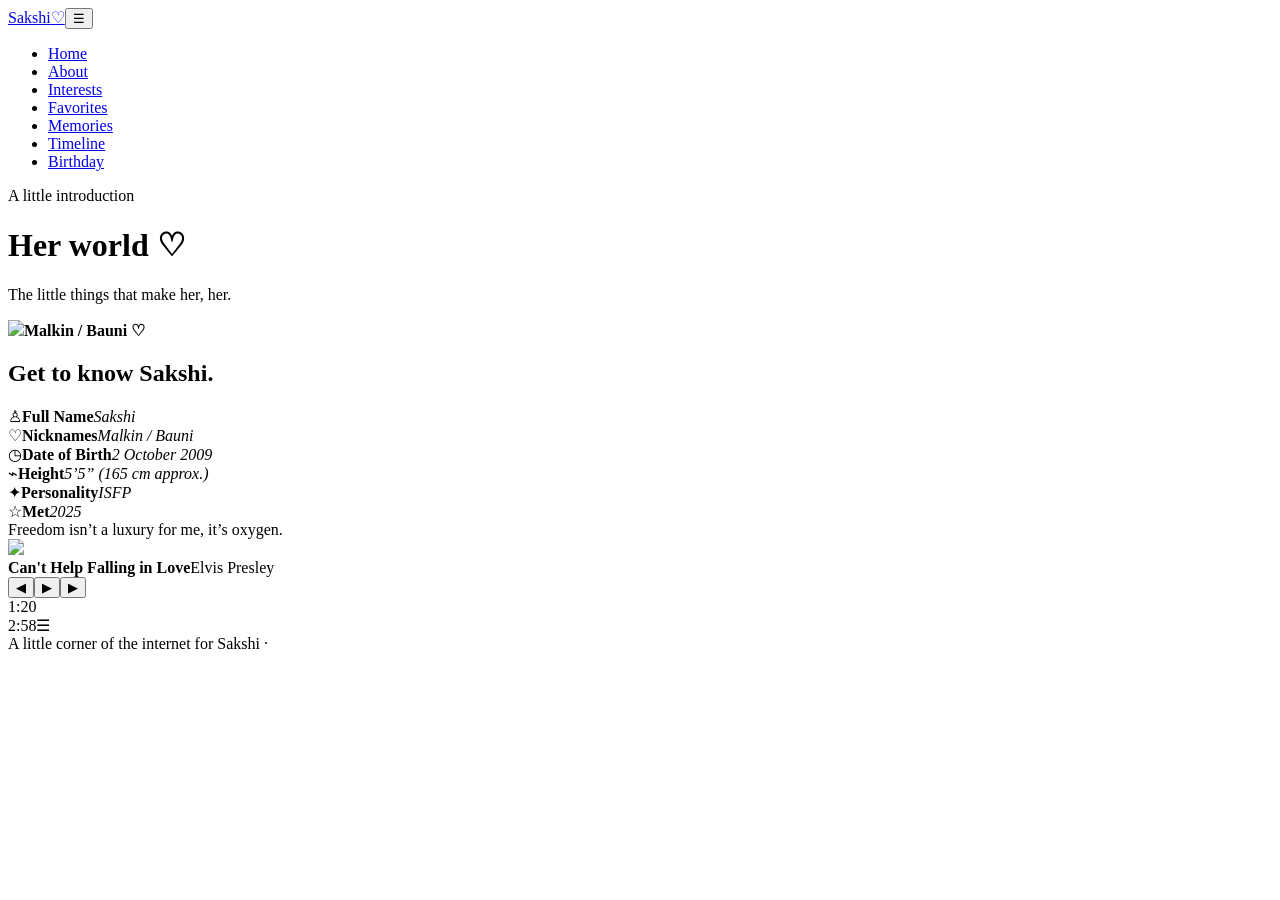
==== about.html @ 19c07a10 "Add files via upload" ====
<!doctype html><html lang="en"><head><meta charset="UTF-8"><meta name="viewport" content="width=device-width,initial-scale=1.0"><title>About · Sakshi</title><link rel="stylesheet" href="css/global.css"><link rel="stylesheet" href="css/about.css"></head><body><nav class="site-nav"><div class="container nav-inner"><a class="brand" href="index.html">Sakshi<span>♡</span></a><button class="nav-toggle" aria-label="Menu">☰</button><ul><li><a href="index.html">Home</a></li><li><a href="about.html">About</a></li><li><a href="interests.html">Interests</a></li><li><a href="favorites.html">Favorites</a></li><li><a href="memories.html">Memories</a></li><li><a href="timeline.html">Timeline</a></li><li><a href="birthday.html">Birthday</a></li></ul></div></nav><main class="container page"><div class="section-title"><div class="eyebrow">A little introduction</div><h1>Her world <span class="heart">♡</span></h1><p>The little things that make her, her.</p></div><section class="about-layout"><div class="polaroid"><span class="tape"></span><img src="assets/images/profile/sakshi.jpg"><b>Malkin / Bauni ♡</b></div><div class="card profile-card"><h2>Get to know Sakshi.</h2><div class="facts"><div><span>♙</span><b>Full Name</b><em>Sakshi</em></div><div><span>♡</span><b>Nicknames</b><em>Malkin / Bauni</em></div><div><span>◷</span><b>Date of Birth</b><em>2 October 2009</em></div><div><span>⌁</span><b>Height</b><em>5’5” (165 cm approx.)</em></div><div><span>✦</span><b>Personality</b><em>ISFP</em></div><div><span>☆</span><b>Met</b><em>2025</em></div></div><div class="quote-box">Freedom isn’t a luxury for me, it’s oxygen.</div></div></section></main><div class="music-player"><div class="player-inner"><img class="track-art" src="assets/images/gallery/spiderman-headphones.jpg"><div class="track-meta"><b>Can't Help Falling in Love</b><span>Elvis Presley</span></div><div class="player-controls"><button>◀</button><button class="play">▶</button><button>▶</button></div><span class="time">1:20</span><div class="progress"><i></i></div><span class="time">2:58</span><span class="time">☰</span></div></div><footer class="footer">A little corner of the internet for Sakshi · <span data-year></span></footer><script src="js/data.js"></script><script src="js/global.js"></script></body></html>
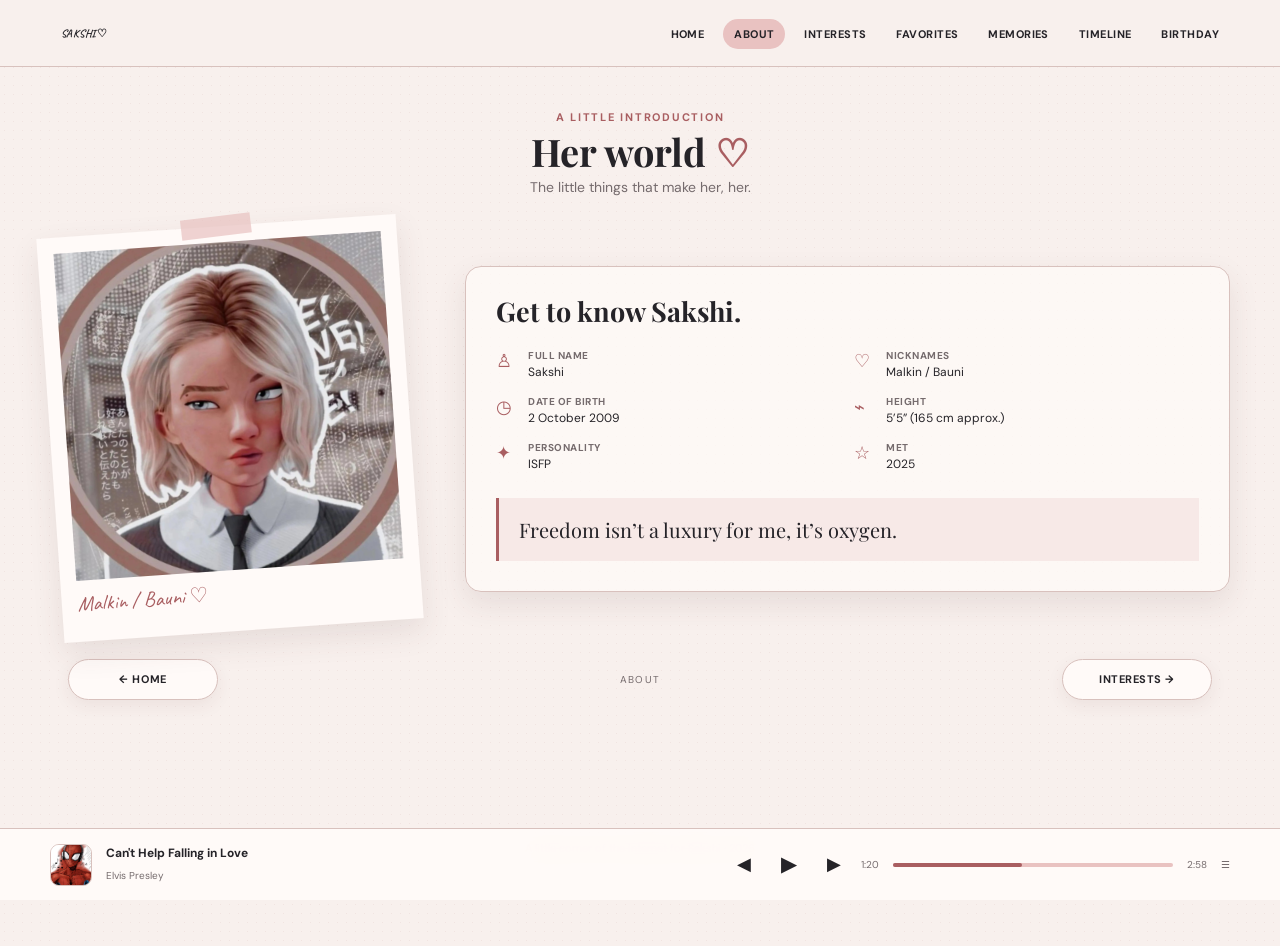
==== commit ad4ca11e: "Add files via upload" ====
--- a/about.html
+++ b/about.html
@@ -1 +1 @@
-<!doctype html><html lang="en"><head><meta charset="UTF-8"><meta name="viewport" content="width=device-width,initial-scale=1.0"><title>About · Sakshi</title><link rel="stylesheet" href="css/global.css"><link rel="stylesheet" href="css/about.css"></head><body><nav class="site-nav"><div class="container nav-inner"><a class="brand" href="index.html">Sakshi<span>♡</span></a><button class="nav-toggle" aria-label="Menu">☰</button><ul><li><a href="index.html">Home</a></li><li><a href="about.html">About</a></li><li><a href="interests.html">Interests</a></li><li><a href="favorites.html">Favorites</a></li><li><a href="memories.html">Memories</a></li><li><a href="timeline.html">Timeline</a></li><li><a href="birthday.html">Birthday</a></li></ul></div></nav><main class="container page"><div class="section-title"><div class="eyebrow">A little introduction</div><h1>Her world <span class="heart">♡</span></h1><p>The little things that make her, her.</p></div><section class="about-layout"><div class="polaroid"><span class="tape"></span><img src="assets/images/profile/sakshi.jpg"><b>Malkin / Bauni ♡</b></div><div class="card profile-card"><h2>Get to know Sakshi.</h2><div class="facts"><div><span>♙</span><b>Full Name</b><em>Sakshi</em></div><div><span>♡</span><b>Nicknames</b><em>Malkin / Bauni</em></div><div><span>◷</span><b>Date of Birth</b><em>2 October 2009</em></div><div><span>⌁</span><b>Height</b><em>5’5” (165 cm approx.)</em></div><div><span>✦</span><b>Personality</b><em>ISFP</em></div><div><span>☆</span><b>Met</b><em>2025</em></div></div><div class="quote-box">Freedom isn’t a luxury for me, it’s oxygen.</div></div></section></main><div class="music-player"><div class="player-inner"><img class="track-art" src="assets/images/gallery/spiderman-headphones.jpg"><div class="track-meta"><b>Can't Help Falling in Love</b><span>Elvis Presley</span></div><div class="player-controls"><button>◀</button><button class="play">▶</button><button>▶</button></div><span class="time">1:20</span><div class="progress"><i></i></div><span class="time">2:58</span><span class="time">☰</span></div></div><footer class="footer">A little corner of the internet for Sakshi · <span data-year></span></footer><script src="js/data.js"></script><script src="js/global.js"></script></body></html>
+<!doctype html><html lang="en"><head><meta charset="UTF-8"><meta name="viewport" content="width=device-width,initial-scale=1.0"><title>About · Sakshi</title><link rel="stylesheet" href="css/global.css"><link rel="stylesheet" href="css/about.css" id="page-style"></head><body><nav class="site-nav"><div class="container nav-inner"><a class="brand" href="index.html">Sakshi<span>♡</span></a><button class="nav-toggle" aria-label="Menu">☰</button><ul><li><a href="index.html">Home</a></li><li><a href="about.html">About</a></li><li><a href="interests.html">Interests</a></li><li><a href="favorites.html">Favorites</a></li><li><a href="memories.html">Memories</a></li><li><a href="timeline.html">Timeline</a></li><li><a href="birthday.html">Birthday</a></li></ul></div></nav><main id="app-main" class="container page"><div class="section-title"><div class="eyebrow">A little introduction</div><h1>Her world <span class="heart">♡</span></h1><p>The little things that make her, her.</p></div><section class="about-layout"><div class="polaroid"><span class="tape"></span><img src="assets/images/profile/sakshi.jpg"><b>Malkin / Bauni ♡</b></div><div class="card profile-card"><h2>Get to know Sakshi.</h2><div class="facts"><div><span>♙</span><b>Full Name</b><em>Sakshi</em></div><div><span>♡</span><b>Nicknames</b><em>Malkin / Bauni</em></div><div><span>◷</span><b>Date of Birth</b><em>2 October 2009</em></div><div><span>⌁</span><b>Height</b><em>5’5” (165 cm approx.)</em></div><div><span>✦</span><b>Personality</b><em>ISFP</em></div><div><span>☆</span><b>Met</b><em>2025</em></div></div><div class="quote-box">Freedom isn’t a luxury for me, it’s oxygen.</div></div></section></main><div class="music-player"><div class="player-inner"><img class="track-art" src="assets/images/gallery/spiderman-headphones.jpg"><div class="track-meta"><b>Can't Help Falling in Love</b><span>Elvis Presley</span></div><div class="player-controls"><button>◀</button><button class="play">▶</button><button>▶</button></div><span class="time">1:20</span><div class="progress"><i></i></div><span class="time">2:58</span><span class="time">☰</span></div></div><footer class="footer">A little corner of the internet for Sakshi · <span data-year></span></footer><script src="js/data.js"></script><script src="js/global.js"></script><script src="js/router.js"></script></body></html>
--- a/css/global.css
+++ b/css/global.css
@@ -0,0 +1,34 @@
+@import url('https://fonts.googleapis.com/css2?family=Caveat:wght@500;600;700&family=DM+Sans:wght@400;500;600;700&family=Playfair+Display:wght@600;700&display=swap');
+:root{--paper:#f8f0ed;--paper2:#fffaf8;--pink:#c77b7d;--pink2:#e9c2c1;--rose:#a95e61;--ink:#252328;--muted:#756b6d;--line:#d8c1bd;--shadow:0 12px 30px rgba(83,45,46,.10);--max:1180px}
+*{box-sizing:border-box}html{scroll-behavior:smooth}body{margin:0;background:var(--paper);color:var(--ink);font-family:'DM Sans',sans-serif;line-height:1.5;background-image:radial-gradient(rgba(160,100,100,.08) .7px,transparent .7px);background-size:9px 9px}img{max-width:100%;display:block}a{color:inherit;text-decoration:none}button{font:inherit}.container{width:min(var(--max),calc(100% - 36px));margin:auto}h1,h2,h3{margin:0;line-height:1.05;font-family:'Playfair Display',serif}p{margin:0}.script{font-family:'Caveat',cursive}.site-nav{position:sticky;top:0;z-index:50;background:rgba(248,240,237,.92);backdrop-filter:blur(12px);border-bottom:1px solid var(--line)}.nav-inner{height:66px;display:flex;align-items:center;gap:28px}.brand{font:700 30px 'Caveat',cursive;margin-right:auto}.brand small{font:14px 'DM Sans';color:var(--rose)}.site-nav ul{display:flex;gap:8px;list-style:none;margin:0;padding:0}.site-nav a{font-size:11px;font-weight:700;letter-spacing:.04em;text-transform:uppercase;padding:8px 11px;border-radius:99px}.site-nav a:hover,.site-nav a[aria-current=page]{background:var(--pink2)}.nav-toggle{display:none;border:0;background:none;font-size:24px}.page{padding:42px 0 110px}.eyebrow{font-size:11px;text-transform:uppercase;letter-spacing:.16em;color:var(--rose);font-weight:700}.section-title{text-align:center;margin-bottom:28px}.section-title h1{font-size:38px;margin:6px 0}.section-title p{color:var(--muted);font-size:14px}.card{background:rgba(255,250,248,.78);border:1px solid var(--line);border-radius:16px;box-shadow:var(--shadow)}.tape{position:absolute;width:70px;height:20px;background:rgba(232,194,193,.7);top:-10px;left:50%;transform:translateX(-50%) rotate(-3deg)}.heart{color:var(--rose)}.scribble{font-family:'Caveat';color:var(--rose)}.music-player{position:fixed;bottom:0;left:0;right:0;height:66px;background:rgba(255,250,248,.96);backdrop-filter:blur(14px);border-top:1px solid var(--line);z-index:60;display:flex;align-items:center}.player-inner{width:min(var(--max),calc(100% - 36px));margin:auto;display:flex;align-items:center;gap:14px}.track-art{width:42px;height:42px;object-fit:cover;border-radius:9px;border:1px solid var(--line)}.track-meta{min-width:170px}.track-meta b{display:block;font-size:12px}.track-meta span{font-size:10px;color:var(--muted)}.player-controls{display:flex;gap:18px;align-items:center;margin-left:auto}.player-controls button{border:0;background:none;cursor:pointer;font-size:18px}.player-controls .play{font-size:21px}.progress{height:3px;background:var(--pink2);flex:1;max-width:260px;border-radius:9px}.progress i{display:block;width:46%;height:100%;background:var(--rose);border-radius:9px}.time{font-size:10px;color:var(--muted)}.footer{padding:30px 0 90px;text-align:center;color:var(--muted);font-size:11px}.grid{display:grid;gap:14px}.pill{display:inline-flex;padding:7px 11px;border:1px solid var(--line);border-radius:999px;font-size:11px;background:var(--paper2)}
+@media(max-width:800px){.site-nav ul{display:none;position:absolute;top:66px;left:0;right:0;background:var(--paper2);padding:14px;flex-direction:column;border-bottom:1px solid var(--line)}.site-nav ul.open{display:flex}.nav-toggle{display:block}.nav-inner{gap:12px}.page{padding-top:28px}.player-controls{gap:9px}.track-meta{min-width:120px}.progress,.time{display:none}}
+/* Interactive soundtrack player */
+.music-player{height:72px}
+.track-info{min-width:170px;max-width:240px;text-align:left;border:0;background:none;padding:0;cursor:pointer;color:var(--ink)}
+.track-info b,.track-info span{display:block;overflow:hidden;text-overflow:ellipsis;white-space:nowrap}
+.track-info b{font-size:12px}.track-info span{font-size:10px;color:var(--muted)}
+.player-controls button,.queue,.close-menu{color:var(--ink)}
+.player-controls button:active,.queue:active{transform:scale(.92)}
+.progress{appearance:none;-webkit-appearance:none;width:100%;height:4px;max-width:280px;border:0;background:var(--pink2);border-radius:99px;cursor:pointer}
+.progress::-webkit-slider-thumb{-webkit-appearance:none;width:10px;height:10px;border-radius:50%;background:var(--rose);border:0}
+.progress::-moz-range-thumb{width:10px;height:10px;border-radius:50%;background:var(--rose);border:0}
+.queue{border:0;background:none;cursor:pointer;font-size:17px;padding:4px}
+.track-menu{position:fixed;inset:0;z-index:100;background:rgba(37,35,40,.25);backdrop-filter:blur(5px);display:none;align-items:flex-end;justify-content:center;padding:18px}
+.track-menu.open{display:flex}
+.track-menu-inner{width:min(560px,100%);max-height:min(72vh,620px);overflow:auto;background:var(--paper2);border:1px solid var(--line);border-radius:22px 22px 12px 12px;box-shadow:0 24px 70px rgba(83,45,46,.22);padding:18px}
+.menu-head{display:flex;align-items:center;justify-content:space-between;margin-bottom:10px;letter-spacing:.12em;color:var(--rose);font-size:11px}
+.close-menu{border:0;background:none;font-size:28px;line-height:1;cursor:pointer}
+.track-option{width:100%;display:flex;align-items:center;gap:12px;padding:10px;border:1px solid transparent;border-radius:13px;background:transparent;text-align:left;cursor:pointer;color:var(--ink)}
+.track-option:hover,.track-option.selected{background:var(--pink2);border-color:var(--line)}
+.track-option img{width:44px;height:44px;object-fit:cover;border-radius:9px;border:1px solid var(--line)}
+.track-option span{flex:1;min-width:0}.track-option b,.track-option small{display:block;overflow:hidden;text-overflow:ellipsis;white-space:nowrap}.track-option b{font-size:12px}.track-option small{font-size:10px;color:var(--muted);margin-top:2px}.track-option i{font-style:normal;color:var(--rose);font-size:10px}
+@media(max-width:800px){.music-player{height:68px}.track-info{min-width:0;max-width:145px}.player-inner{gap:9px}.player-controls{margin-left:auto}.track-art{width:38px;height:38px}.queue{font-size:15px}.progress{display:block;max-width:100px}.time{display:none}.track-menu{padding:10px}.track-menu-inner{max-height:78vh}}
+@media(max-width:520px){.track-info{max-width:120px}.player-controls{gap:4px}.player-controls button{font-size:15px}.player-controls .play{font-size:19px}.progress{max-width:65px}}
+
+/* Page-to-page navigation */
+.page-navigation{display:flex;align-items:center;justify-content:space-between;gap:14px;margin:28px auto 0;width:min(var(--max),calc(100% - 36px))}
+.page-navigation a{display:inline-flex;align-items:center;justify-content:center;gap:8px;min-width:150px;padding:11px 16px;border:1px solid var(--line);border-radius:999px;background:var(--paper2);font-size:11px;font-weight:700;letter-spacing:.05em;text-transform:uppercase;box-shadow:0 6px 18px rgba(83,45,46,.07);transition:transform .18s ease,background .18s ease}
+.page-navigation a:hover{background:var(--pink2);transform:translateY(-2px)}
+.page-navigation .page-current{font-size:10px;color:var(--muted);letter-spacing:.12em;text-transform:uppercase;text-align:center}
+.page-navigation .disabled{visibility:hidden}
+@media(max-width:520px){.page-navigation{gap:8px;margin-top:22px}.page-navigation a{min-width:0;flex:1;padding:10px 8px;font-size:9px}.page-navigation .page-current{display:none}}
--- a/css/about.css
+++ b/css/about.css
@@ -0,0 +1 @@
+.about-layout{display:grid;grid-template-columns:360px 1fr;gap:55px;align-items:center}.polaroid{background:#fffaf8;padding:16px 16px 25px;box-shadow:var(--shadow);transform:rotate(-4deg);position:relative}.polaroid img{width:100%;aspect-ratio:1;object-fit:cover}.polaroid b{display:block;font:21px 'Caveat';color:var(--rose);padding-top:10px}.profile-card{padding:30px}.profile-card h2{font-size:27px;margin-bottom:22px}.facts{display:grid;grid-template-columns:1fr 1fr;gap:13px}.facts div{display:grid;grid-template-columns:25px 1fr;column-gap:7px}.facts span{grid-row:1/3;color:var(--rose);font-size:18px}.facts b{font-size:10px;text-transform:uppercase;letter-spacing:.05em;color:var(--muted)}.facts em{font-style:normal;font-size:12px}.quote-box{margin-top:25px;padding:18px 20px;border-left:3px solid var(--rose);font:20px 'Playfair Display';background:#f7e9e7}@media(max-width:800px){.about-layout{grid-template-columns:1fr;gap:35px}.polaroid{width:min(330px,90%);margin:auto}.facts{grid-template-columns:1fr}}
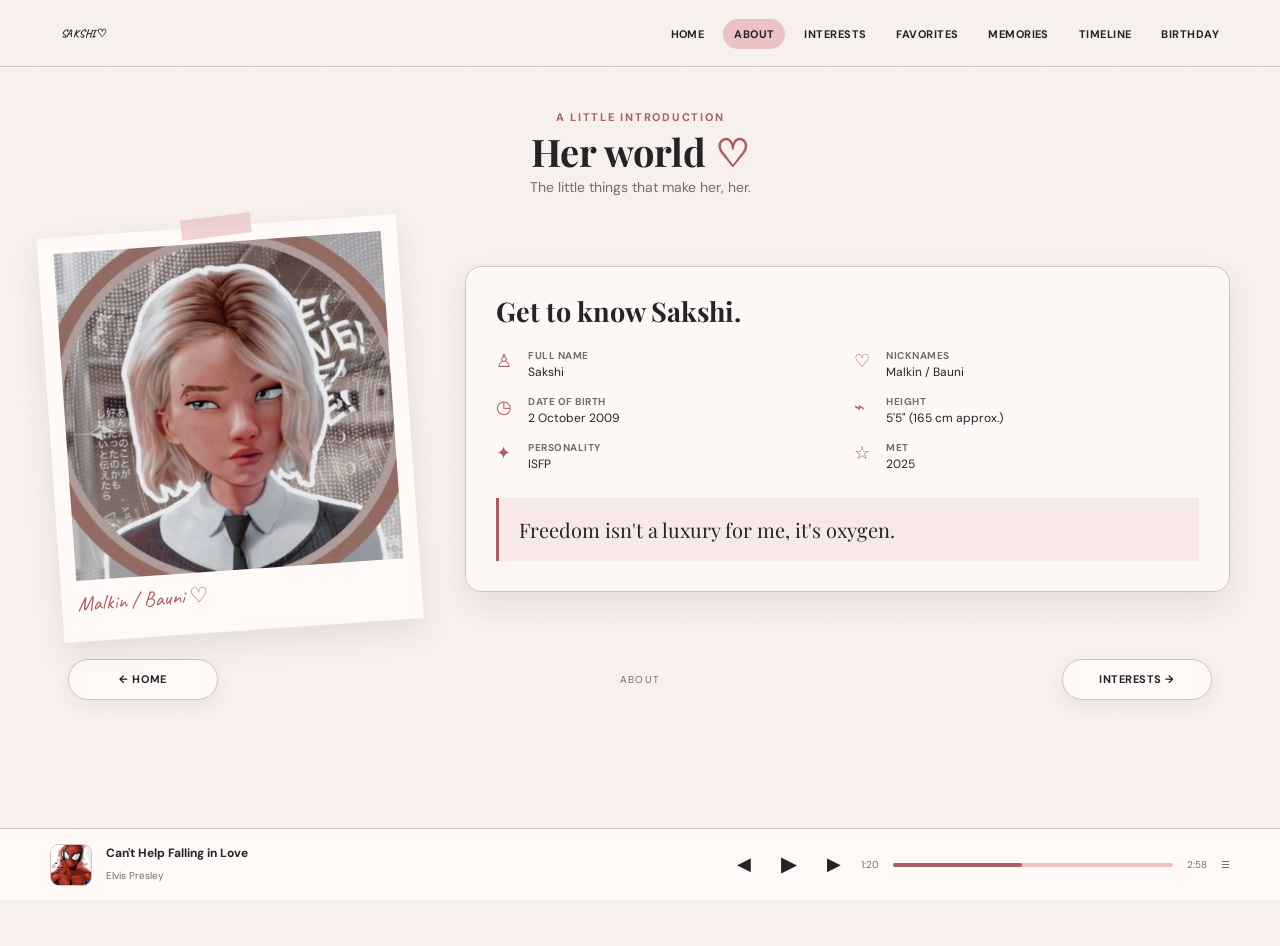
==== commit 48790e7a: "Fix HTML formatting in about.html" ====
--- a/about.html
+++ b/about.html
@@ -1 +1 @@
-<!doctype html><html lang="en"><head><meta charset="UTF-8"><meta name="viewport" content="width=device-width,initial-scale=1.0"><title>About · Sakshi</title><link rel="stylesheet" href="css/global.css"><link rel="stylesheet" href="css/about.css" id="page-style"></head><body><nav class="site-nav"><div class="container nav-inner"><a class="brand" href="index.html">Sakshi<span>♡</span></a><button class="nav-toggle" aria-label="Menu">☰</button><ul><li><a href="index.html">Home</a></li><li><a href="about.html">About</a></li><li><a href="interests.html">Interests</a></li><li><a href="favorites.html">Favorites</a></li><li><a href="memories.html">Memories</a></li><li><a href="timeline.html">Timeline</a></li><li><a href="birthday.html">Birthday</a></li></ul></div></nav><main id="app-main" class="container page"><div class="section-title"><div class="eyebrow">A little introduction</div><h1>Her world <span class="heart">♡</span></h1><p>The little things that make her, her.</p></div><section class="about-layout"><div class="polaroid"><span class="tape"></span><img src="assets/images/profile/sakshi.jpg"><b>Malkin / Bauni ♡</b></div><div class="card profile-card"><h2>Get to know Sakshi.</h2><div class="facts"><div><span>♙</span><b>Full Name</b><em>Sakshi</em></div><div><span>♡</span><b>Nicknames</b><em>Malkin / Bauni</em></div><div><span>◷</span><b>Date of Birth</b><em>2 October 2009</em></div><div><span>⌁</span><b>Height</b><em>5’5” (165 cm approx.)</em></div><div><span>✦</span><b>Personality</b><em>ISFP</em></div><div><span>☆</span><b>Met</b><em>2025</em></div></div><div class="quote-box">Freedom isn’t a luxury for me, it’s oxygen.</div></div></section></main><div class="music-player"><div class="player-inner"><img class="track-art" src="assets/images/gallery/spiderman-headphones.jpg"><div class="track-meta"><b>Can't Help Falling in Love</b><span>Elvis Presley</span></div><div class="player-controls"><button>◀</button><button class="play">▶</button><button>▶</button></div><span class="time">1:20</span><div class="progress"><i></i></div><span class="time">2:58</span><span class="time">☰</span></div></div><footer class="footer">A little corner of the internet for Sakshi · <span data-year></span></footer><script src="js/data.js"></script><script src="js/global.js"></script><script src="js/router.js"></script></body></html>
+<!doctype html><html lang="en"><head><meta charset="UTF-8"><meta name="viewport" content="width=device-width,initial-scale=1.0"><title>About · Sakshi</title><link rel="stylesheet" href="css/global.css"><link rel="stylesheet" href="css/about.css" id="page-style"></head><body><nav class="site-nav"><div class="container nav-inner"><a class="brand" href="index.html">Sakshi<span>♡</span></a><button class="nav-toggle" aria-label="Menu">☰</button><ul><li><a href="index.html">Home</a></li><li><a href="about.html">About</a></li><li><a href="interests.html">Interests</a></li><li><a href="favorites.html">Favorites</a></li><li><a href="memories.html">Memories</a></li><li><a href="timeline.html">Timeline</a></li><li><a href="birthday.html">Birthday</a></li></ul></div></nav><main id="app-main" class="container page"><div class="section-title"><div class="eyebrow">A little introduction</div><h1>Her world <span class="heart">♡</span></h1><p>The little things that make her, her.</p></div><section class="about-layout"><div class="polaroid"><span class="tape"></span><img src="assets/images/profile/sakshi.jpg"><b>Malkin / Bauni ♡</b></div><div class="card profile-card"><h2>Get to know Sakshi.</h2><div class="facts"><div><span>♙</span><b>Full Name</b><em>Sakshi</em></div><div><span>♡</span><b>Nicknames</b><em>Malkin / Bauni</em></div><div><span>◷</span><b>Date of Birth</b><em>2 October 2009</em></div><div><span>⌁</span><b>Height</b><em>5'5" (165 cm approx.)</em></div><div><span>✦</span><b>Personality</b><em>ISFP</em></div><div><span>☆</span><b>Met</b><em>2025</em></div></div><div class="quote-box">Freedom isn't a luxury for me, it's oxygen.</div></div></section></main><div class="music-player"><div class="player-inner"><img class="track-art" src="assets/images/gallery/spiderman-headphones.jpg"><div class="track-meta"><b>Can't Help Falling in Love</b><span>Elvis Presley</span></div><div class="player-controls"><button>◀</button><button class="play">▶</button><button>▶</button></div><span class="time">1:20</span><div class="progress"><i></i></div><span class="time">2:58</span><span class="time">☰</span></div></div><footer class="footer">A little corner of the internet for Sakshi · <span data-year></span></footer><script src="js/data.js"></script><script src="js/global.js"></script><script src="js/router.js"></script></body></html>
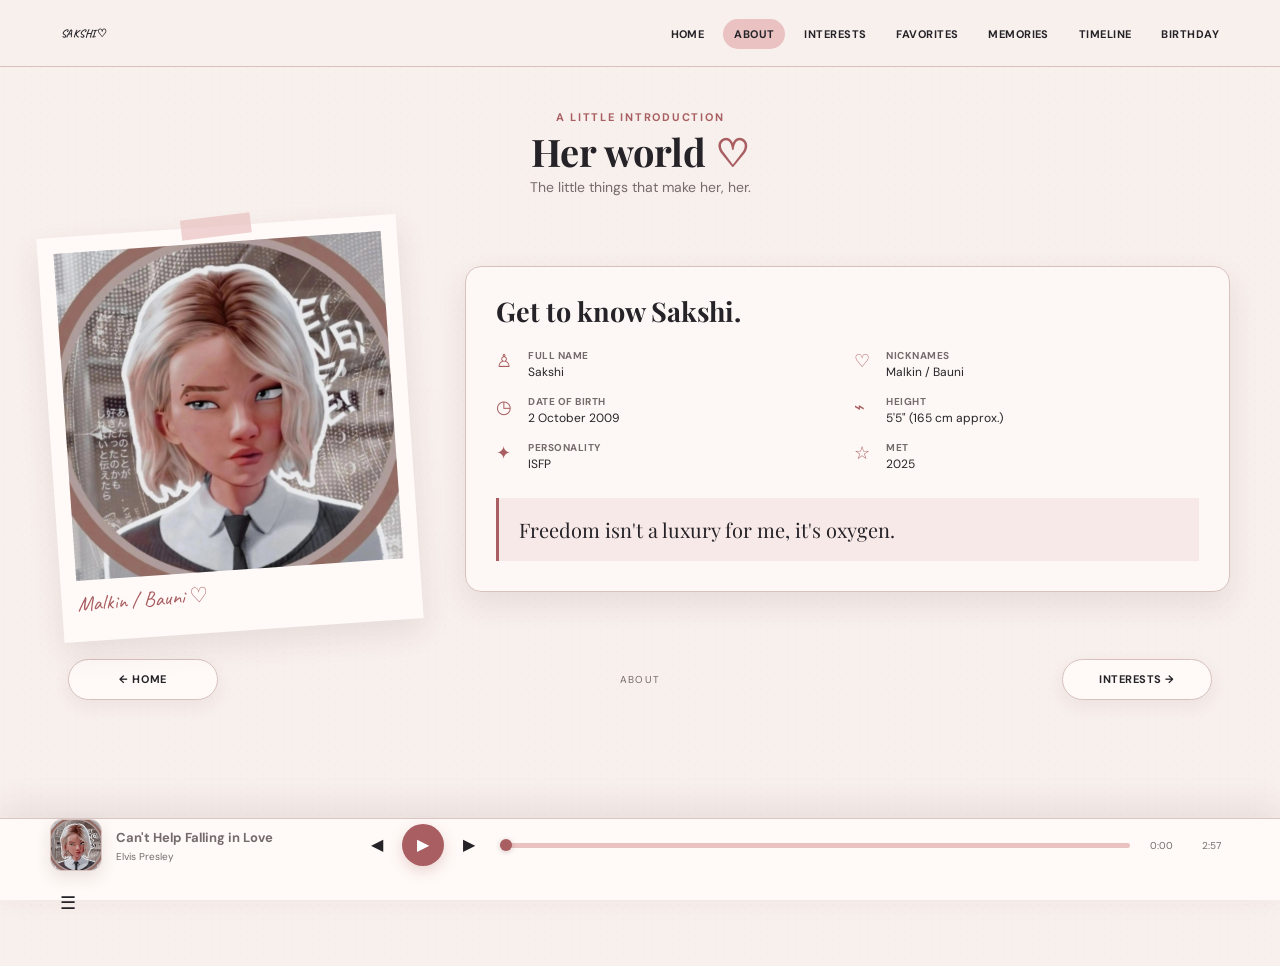
==== commit 02eefcc8: "Add files via upload" ====
--- a/about.html
+++ b/about.html
@@ -1 +1,19 @@
-<!doctype html><html lang="en"><head><meta charset="UTF-8"><meta name="viewport" content="width=device-width,initial-scale=1.0"><title>About · Sakshi</title><link rel="stylesheet" href="css/global.css"><link rel="stylesheet" href="css/about.css" id="page-style"></head><body><nav class="site-nav"><div class="container nav-inner"><a class="brand" href="index.html">Sakshi<span>♡</span></a><button class="nav-toggle" aria-label="Menu">☰</button><ul><li><a href="index.html">Home</a></li><li><a href="about.html">About</a></li><li><a href="interests.html">Interests</a></li><li><a href="favorites.html">Favorites</a></li><li><a href="memories.html">Memories</a></li><li><a href="timeline.html">Timeline</a></li><li><a href="birthday.html">Birthday</a></li></ul></div></nav><main id="app-main" class="container page"><div class="section-title"><div class="eyebrow">A little introduction</div><h1>Her world <span class="heart">♡</span></h1><p>The little things that make her, her.</p></div><section class="about-layout"><div class="polaroid"><span class="tape"></span><img src="assets/images/profile/sakshi.jpg"><b>Malkin / Bauni ♡</b></div><div class="card profile-card"><h2>Get to know Sakshi.</h2><div class="facts"><div><span>♙</span><b>Full Name</b><em>Sakshi</em></div><div><span>♡</span><b>Nicknames</b><em>Malkin / Bauni</em></div><div><span>◷</span><b>Date of Birth</b><em>2 October 2009</em></div><div><span>⌁</span><b>Height</b><em>5'5" (165 cm approx.)</em></div><div><span>✦</span><b>Personality</b><em>ISFP</em></div><div><span>☆</span><b>Met</b><em>2025</em></div></div><div class="quote-box">Freedom isn't a luxury for me, it's oxygen.</div></div></section></main><div class="music-player"><div class="player-inner"><img class="track-art" src="assets/images/gallery/spiderman-headphones.jpg"><div class="track-meta"><b>Can't Help Falling in Love</b><span>Elvis Presley</span></div><div class="player-controls"><button>◀</button><button class="play">▶</button><button>▶</button></div><span class="time">1:20</span><div class="progress"><i></i></div><span class="time">2:58</span><span class="time">☰</span></div></div><footer class="footer">A little corner of the internet for Sakshi · <span data-year></span></footer><script src="js/data.js"></script><script src="js/global.js"></script><script src="js/router.js"></script></body></html>
+<!doctype html>
+<html lang="en">
+<head>
+<meta charset="UTF-8">
+<meta name="viewport" content="width=device-width,initial-scale=1.0">
+<title>About · Sakshi</title>
+<link rel="stylesheet" href="css/global.css">
+<link rel="stylesheet" href="css/about.css" id="page-style">
+</head>
+<body>
+<nav class="site-nav"><div class="container nav-inner"><a class="brand" href="index.html">Sakshi<span>♡</span></a><button class="nav-toggle" type="button" aria-label="Menu" aria-expanded="false">☰</button><ul><li><a href="index.html">Home</a></li><li><a href="about.html">About</a></li><li><a href="interests.html">Interests</a></li><li><a href="favorites.html">Favorites</a></li><li><a href="memories.html">Memories</a></li><li><a href="timeline.html">Timeline</a></li><li><a href="birthday.html">Birthday</a></li></ul></div></nav>
+<main id="app-main" class="container page"><div class="section-title"><div class="eyebrow">A little introduction</div><h1>Her world <span class="heart">♡</span></h1><p>The little things that make her, her.</p></div><section class="about-layout"><div class="polaroid"><span class="tape"></span><img src="assets/images/profile/sakshi.jpg" alt="Sakshi"><b>Malkin / Bauni ♡</b></div><div class="card profile-card"><h2>Get to know Sakshi.</h2><div class="facts"><div><span>♙</span><b>Full Name</b><em>Sakshi</em></div><div><span>♡</span><b>Nicknames</b><em>Malkin / Bauni</em></div><div><span>◷</span><b>Date of Birth</b><em>2 October 2009</em></div><div><span>⌁</span><b>Height</b><em>5'5" (165 cm approx.)</em></div><div><span>✦</span><b>Personality</b><em>ISFP</em></div><div><span>☆</span><b>Met</b><em>2025</em></div></div><div class="quote-box">Freedom isn't a luxury for me, it's oxygen.</div></div></section></main>
+<div class="music-player"><div class="player-inner"><img class="track-art" alt="Track artwork"><button class="track-info" type="button" aria-label="Open playlist"><span class="track-meta"><b class="track-title"></b><span class="track-artist"></span></span></button><div class="player-controls"><button class="prev" type="button" aria-label="Previous song">◀</button><button class="play" type="button" aria-label="Play">▶</button><button class="next" type="button" aria-label="Next song">▶</button></div><span class="time current-time">0:00</span><input class="progress" type="range" min="0" max="100" step="0.1" value="0" aria-label="Song progress"><span class="time duration">0:00</span><button class="queue" type="button" aria-label="Open playlist">☰</button></div></div>
+<footer class="footer">A little corner of the internet for Sakshi · <span data-year></span></footer>
+<script src="js/data.js"></script>
+<script src="js/global.js"></script>
+<script src="js/router.js"></script>
+</body>
+</html>
--- a/css/global.css
+++ b/css/global.css
@@ -1,34 +1,528 @@
 @import url('https://fonts.googleapis.com/css2?family=Caveat:wght@500;600;700&family=DM+Sans:wght@400;500;600;700&family=Playfair+Display:wght@600;700&display=swap');
-:root{--paper:#f8f0ed;--paper2:#fffaf8;--pink:#c77b7d;--pink2:#e9c2c1;--rose:#a95e61;--ink:#252328;--muted:#756b6d;--line:#d8c1bd;--shadow:0 12px 30px rgba(83,45,46,.10);--max:1180px}
-*{box-sizing:border-box}html{scroll-behavior:smooth}body{margin:0;background:var(--paper);color:var(--ink);font-family:'DM Sans',sans-serif;line-height:1.5;background-image:radial-gradient(rgba(160,100,100,.08) .7px,transparent .7px);background-size:9px 9px}img{max-width:100%;display:block}a{color:inherit;text-decoration:none}button{font:inherit}.container{width:min(var(--max),calc(100% - 36px));margin:auto}h1,h2,h3{margin:0;line-height:1.05;font-family:'Playfair Display',serif}p{margin:0}.script{font-family:'Caveat',cursive}.site-nav{position:sticky;top:0;z-index:50;background:rgba(248,240,237,.92);backdrop-filter:blur(12px);border-bottom:1px solid var(--line)}.nav-inner{height:66px;display:flex;align-items:center;gap:28px}.brand{font:700 30px 'Caveat',cursive;margin-right:auto}.brand small{font:14px 'DM Sans';color:var(--rose)}.site-nav ul{display:flex;gap:8px;list-style:none;margin:0;padding:0}.site-nav a{font-size:11px;font-weight:700;letter-spacing:.04em;text-transform:uppercase;padding:8px 11px;border-radius:99px}.site-nav a:hover,.site-nav a[aria-current=page]{background:var(--pink2)}.nav-toggle{display:none;border:0;background:none;font-size:24px}.page{padding:42px 0 110px}.eyebrow{font-size:11px;text-transform:uppercase;letter-spacing:.16em;color:var(--rose);font-weight:700}.section-title{text-align:center;margin-bottom:28px}.section-title h1{font-size:38px;margin:6px 0}.section-title p{color:var(--muted);font-size:14px}.card{background:rgba(255,250,248,.78);border:1px solid var(--line);border-radius:16px;box-shadow:var(--shadow)}.tape{position:absolute;width:70px;height:20px;background:rgba(232,194,193,.7);top:-10px;left:50%;transform:translateX(-50%) rotate(-3deg)}.heart{color:var(--rose)}.scribble{font-family:'Caveat';color:var(--rose)}.music-player{position:fixed;bottom:0;left:0;right:0;height:66px;background:rgba(255,250,248,.96);backdrop-filter:blur(14px);border-top:1px solid var(--line);z-index:60;display:flex;align-items:center}.player-inner{width:min(var(--max),calc(100% - 36px));margin:auto;display:flex;align-items:center;gap:14px}.track-art{width:42px;height:42px;object-fit:cover;border-radius:9px;border:1px solid var(--line)}.track-meta{min-width:170px}.track-meta b{display:block;font-size:12px}.track-meta span{font-size:10px;color:var(--muted)}.player-controls{display:flex;gap:18px;align-items:center;margin-left:auto}.player-controls button{border:0;background:none;cursor:pointer;font-size:18px}.player-controls .play{font-size:21px}.progress{height:3px;background:var(--pink2);flex:1;max-width:260px;border-radius:9px}.progress i{display:block;width:46%;height:100%;background:var(--rose);border-radius:9px}.time{font-size:10px;color:var(--muted)}.footer{padding:30px 0 90px;text-align:center;color:var(--muted);font-size:11px}.grid{display:grid;gap:14px}.pill{display:inline-flex;padding:7px 11px;border:1px solid var(--line);border-radius:999px;font-size:11px;background:var(--paper2)}
-@media(max-width:800px){.site-nav ul{display:none;position:absolute;top:66px;left:0;right:0;background:var(--paper2);padding:14px;flex-direction:column;border-bottom:1px solid var(--line)}.site-nav ul.open{display:flex}.nav-toggle{display:block}.nav-inner{gap:12px}.page{padding-top:28px}.player-controls{gap:9px}.track-meta{min-width:120px}.progress,.time{display:none}}
-/* Interactive soundtrack player */
-.music-player{height:72px}
-.track-info{min-width:170px;max-width:240px;text-align:left;border:0;background:none;padding:0;cursor:pointer;color:var(--ink)}
-.track-info b,.track-info span{display:block;overflow:hidden;text-overflow:ellipsis;white-space:nowrap}
-.track-info b{font-size:12px}.track-info span{font-size:10px;color:var(--muted)}
-.player-controls button,.queue,.close-menu{color:var(--ink)}
-.player-controls button:active,.queue:active{transform:scale(.92)}
-.progress{appearance:none;-webkit-appearance:none;width:100%;height:4px;max-width:280px;border:0;background:var(--pink2);border-radius:99px;cursor:pointer}
-.progress::-webkit-slider-thumb{-webkit-appearance:none;width:10px;height:10px;border-radius:50%;background:var(--rose);border:0}
-.progress::-moz-range-thumb{width:10px;height:10px;border-radius:50%;background:var(--rose);border:0}
-.queue{border:0;background:none;cursor:pointer;font-size:17px;padding:4px}
-.track-menu{position:fixed;inset:0;z-index:100;background:rgba(37,35,40,.25);backdrop-filter:blur(5px);display:none;align-items:flex-end;justify-content:center;padding:18px}
+
+:root{
+  --paper:#f8f0ed;
+  --paper2:#fffaf8;
+  --pink:#c77b7d;
+  --pink2:#e9c2c1;
+  --rose:#a95e61;
+  --ink:#252328;
+  --muted:#756b6d;
+  --line:#d8c1bd;
+  --shadow:0 12px 30px rgba(83,45,46,.10);
+  --max:1180px;
+}
+
+*{box-sizing:border-box}
+html{scroll-behavior:smooth}
+body{
+  margin:0;
+  background:var(--paper);
+  color:var(--ink);
+  font-family:'DM Sans',sans-serif;
+  line-height:1.5;
+  background-image:radial-gradient(rgba(160,100,100,.08) .7px,transparent .7px);
+  background-size:9px 9px;
+  padding-bottom:0;
+}
+img{max-width:100%;display:block}
+a{color:inherit;text-decoration:none}
+button{font:inherit}
+.container{width:min(var(--max),calc(100% - 36px));margin:auto}
+h1,h2,h3{margin:0;line-height:1.05;font-family:'Playfair Display',serif}
+p{margin:0}
+.script{font-family:'Caveat',cursive}
+
+.site-nav{
+  position:sticky;
+  top:0;
+  z-index:50;
+  background:rgba(248,240,237,.92);
+  backdrop-filter:blur(12px);
+  border-bottom:1px solid var(--line);
+}
+.nav-inner{height:66px;display:flex;align-items:center;gap:28px}
+.brand{font:700 30px 'Caveat',cursive;margin-right:auto}
+.brand small{font:14px 'DM Sans';color:var(--rose)}
+.site-nav ul{display:flex;gap:8px;list-style:none;margin:0;padding:0}
+.site-nav a{
+  font-size:11px;
+  font-weight:700;
+  letter-spacing:.04em;
+  text-transform:uppercase;
+  padding:8px 11px;
+  border-radius:99px;
+}
+.site-nav a:hover,.site-nav a[aria-current=page]{background:var(--pink2)}
+.nav-toggle{display:none;border:0;background:none;font-size:24px}
+
+.page{padding:42px 0 110px}
+.eyebrow{font-size:11px;text-transform:uppercase;letter-spacing:.16em;color:var(--rose);font-weight:700}
+.section-title{text-align:center;margin-bottom:28px}
+.section-title h1{font-size:38px;margin:6px 0}
+.section-title p{color:var(--muted);font-size:14px}
+.card{background:rgba(255,250,248,.78);border:1px solid var(--line);border-radius:16px;box-shadow:var(--shadow)}
+.tape{position:absolute;width:70px;height:20px;background:rgba(232,194,193,.7);top:-10px;left:50%;transform:translateX(-50%) rotate(-3deg)}
+.heart{color:var(--rose)}
+.scribble{font-family:'Caveat';color:var(--rose)}
+
+.footer{
+  padding:30px 0 110px;
+  text-align:center;
+  color:var(--muted);
+  font-size:11px;
+}
+.grid{display:grid;gap:14px}
+.pill{display:inline-flex;padding:7px 11px;border:1px solid var(--line);border-radius:999px;font-size:11px;background:var(--paper2)}
+
+/* =========================================================
+   SOUNDTRACK PLAYER
+   ========================================================= */
+
+.music-player{
+  position:fixed;
+  left:0;
+  right:0;
+  bottom:0;
+  z-index:100;
+  height:82px;
+  background:rgba(255,250,248,.94);
+  backdrop-filter:blur(18px) saturate(1.15);
+  -webkit-backdrop-filter:blur(18px) saturate(1.15);
+  border-top:1px solid rgba(216,193,189,.9);
+  box-shadow:0 -10px 35px rgba(83,45,46,.10);
+  display:flex;
+  align-items:center;
+}
+
+.player-inner{
+  width:min(var(--max),calc(100% - 36px));
+  margin:auto;
+  min-width:0;
+  display:grid;
+  grid-template-columns:52px minmax(150px,230px) auto minmax(160px,1fr) auto 38px;
+  align-items:center;
+  gap:14px;
+}
+
+.track-art{
+  width:52px;
+  height:52px;
+  object-fit:cover;
+  border-radius:12px;
+  border:1px solid var(--line);
+  box-shadow:0 6px 16px rgba(83,45,46,.13);
+  background:var(--pink2);
+}
+
+.track-info{
+  min-width:0;
+  max-width:230px;
+  padding:0;
+  border:0;
+  background:transparent;
+  color:var(--ink);
+  text-align:left;
+  cursor:pointer;
+}
+
+.track-info b,
+.track-info span{
+  display:block;
+  overflow:hidden;
+  text-overflow:ellipsis;
+  white-space:nowrap;
+}
+
+.track-info b{font-size:13px;font-weight:700}
+.track-info span{font-size:10px;color:var(--muted);margin-top:2px}
+
+.player-controls{
+  display:flex;
+  align-items:center;
+  justify-content:center;
+  gap:8px;
+}
+
+.player-controls button,
+.queue,
+.close-menu{
+  border:0;
+  background:transparent;
+  color:var(--ink);
+  cursor:pointer;
+}
+
+.player-controls button{
+  width:34px;
+  height:34px;
+  display:grid;
+  place-items:center;
+  border-radius:50%;
+  transition:transform .15s ease,background .15s ease;
+}
+
+.player-controls button:hover{
+  background:var(--pink2);
+  transform:translateY(-1px);
+}
+
+.player-controls button:active,
+.queue:active{
+  transform:scale(.90);
+}
+
+.player-controls .play{
+  width:42px;
+  height:42px;
+  background:var(--rose);
+  color:#fff;
+  font-size:16px;
+  box-shadow:0 5px 14px rgba(169,94,97,.25);
+}
+
+.player-controls .play:hover{
+  background:var(--rose);
+  color:#fff;
+  transform:scale(1.04);
+}
+
+.progress-wrap{
+  min-width:0;
+  display:flex;
+  align-items:center;
+  gap:8px;
+}
+
+.progress{
+  appearance:none;
+  -webkit-appearance:none;
+  width:100%;
+  min-width:80px;
+  height:5px;
+  margin:0;
+  border:0;
+  border-radius:99px;
+  background:var(--pink2);
+  cursor:pointer;
+}
+
+.progress::-webkit-slider-thumb{
+  appearance:none;
+  -webkit-appearance:none;
+  width:12px;
+  height:12px;
+  border:0;
+  border-radius:50%;
+  background:var(--rose);
+  box-shadow:0 1px 5px rgba(83,45,46,.25);
+}
+
+.progress::-moz-range-thumb{
+  width:12px;
+  height:12px;
+  border:0;
+  border-radius:50%;
+  background:var(--rose);
+}
+
+.time{
+  min-width:34px;
+  font-size:10px;
+  color:var(--muted);
+  text-align:center;
+}
+
+.queue{
+  width:36px;
+  height:36px;
+  display:grid;
+  place-items:center;
+  border-radius:50%;
+  font-size:18px;
+}
+
+.queue:hover{background:var(--pink2)}
+
+.track-menu{
+  position:fixed;
+  inset:0;
+  z-index:200;
+  display:none;
+  align-items:flex-end;
+  justify-content:center;
+  padding:18px;
+  background:rgba(37,35,40,.26);
+  backdrop-filter:blur(6px);
+  -webkit-backdrop-filter:blur(6px);
+}
+
 .track-menu.open{display:flex}
-.track-menu-inner{width:min(560px,100%);max-height:min(72vh,620px);overflow:auto;background:var(--paper2);border:1px solid var(--line);border-radius:22px 22px 12px 12px;box-shadow:0 24px 70px rgba(83,45,46,.22);padding:18px}
-.menu-head{display:flex;align-items:center;justify-content:space-between;margin-bottom:10px;letter-spacing:.12em;color:var(--rose);font-size:11px}
-.close-menu{border:0;background:none;font-size:28px;line-height:1;cursor:pointer}
-.track-option{width:100%;display:flex;align-items:center;gap:12px;padding:10px;border:1px solid transparent;border-radius:13px;background:transparent;text-align:left;cursor:pointer;color:var(--ink)}
-.track-option:hover,.track-option.selected{background:var(--pink2);border-color:var(--line)}
-.track-option img{width:44px;height:44px;object-fit:cover;border-radius:9px;border:1px solid var(--line)}
-.track-option span{flex:1;min-width:0}.track-option b,.track-option small{display:block;overflow:hidden;text-overflow:ellipsis;white-space:nowrap}.track-option b{font-size:12px}.track-option small{font-size:10px;color:var(--muted);margin-top:2px}.track-option i{font-style:normal;color:var(--rose);font-size:10px}
-@media(max-width:800px){.music-player{height:68px}.track-info{min-width:0;max-width:145px}.player-inner{gap:9px}.player-controls{margin-left:auto}.track-art{width:38px;height:38px}.queue{font-size:15px}.progress{display:block;max-width:100px}.time{display:none}.track-menu{padding:10px}.track-menu-inner{max-height:78vh}}
-@media(max-width:520px){.track-info{max-width:120px}.player-controls{gap:4px}.player-controls button{font-size:15px}.player-controls .play{font-size:19px}.progress{max-width:65px}}
-
-/* Page-to-page navigation */
-.page-navigation{display:flex;align-items:center;justify-content:space-between;gap:14px;margin:28px auto 0;width:min(var(--max),calc(100% - 36px))}
-.page-navigation a{display:inline-flex;align-items:center;justify-content:center;gap:8px;min-width:150px;padding:11px 16px;border:1px solid var(--line);border-radius:999px;background:var(--paper2);font-size:11px;font-weight:700;letter-spacing:.05em;text-transform:uppercase;box-shadow:0 6px 18px rgba(83,45,46,.07);transition:transform .18s ease,background .18s ease}
-.page-navigation a:hover{background:var(--pink2);transform:translateY(-2px)}
-.page-navigation .page-current{font-size:10px;color:var(--muted);letter-spacing:.12em;text-transform:uppercase;text-align:center}
+
+.track-menu-inner{
+  width:min(580px,100%);
+  max-height:min(76vh,650px);
+  overflow:auto;
+  background:var(--paper2);
+  border:1px solid var(--line);
+  border-radius:24px 24px 14px 14px;
+  box-shadow:0 25px 80px rgba(83,45,46,.25);
+  padding:20px;
+}
+
+.menu-head{
+  display:flex;
+  align-items:center;
+  justify-content:space-between;
+  margin-bottom:12px;
+  color:var(--rose);
+  font-size:11px;
+  font-weight:700;
+  letter-spacing:.14em;
+}
+
+.close-menu{
+  width:36px;
+  height:36px;
+  border-radius:50%;
+  font-size:26px;
+  line-height:1;
+}
+
+.close-menu:hover{background:var(--pink2)}
+
+.track-list{
+  display:grid;
+  gap:5px;
+}
+
+.track-item{
+  width:100%;
+  display:flex;
+  align-items:center;
+  gap:12px;
+  padding:10px;
+  border:1px solid transparent;
+  border-radius:14px;
+  background:transparent;
+  color:var(--ink);
+  text-align:left;
+  cursor:pointer;
+  transition:background .15s ease,transform .15s ease;
+}
+
+.track-item:hover{
+  background:var(--pink2);
+  transform:translateX(2px);
+}
+
+.track-item.active{
+  background:var(--pink2);
+  border-color:var(--line);
+}
+
+.track-item span{
+  flex:1;
+  min-width:0;
+}
+
+.track-item b,
+.track-item small{
+  display:block;
+  overflow:hidden;
+  text-overflow:ellipsis;
+  white-space:nowrap;
+}
+
+.track-item b{font-size:12px}
+.track-item small{font-size:10px;color:var(--muted);margin-top:2px}
+
+.track-item::before{
+  content:'♪';
+  width:30px;
+  height:30px;
+  display:grid;
+  place-items:center;
+  flex:0 0 30px;
+  border-radius:9px;
+  background:var(--paper);
+  color:var(--rose);
+}
+
+/* =========================================================
+   PAGE NAVIGATION
+   ========================================================= */
+
+.page-navigation{
+  display:flex;
+  align-items:center;
+  justify-content:space-between;
+  gap:14px;
+  margin:28px auto 0;
+  width:min(var(--max),calc(100% - 36px));
+}
+
+.page-navigation a{
+  display:inline-flex;
+  align-items:center;
+  justify-content:center;
+  gap:8px;
+  min-width:150px;
+  padding:11px 16px;
+  border:1px solid var(--line);
+  border-radius:999px;
+  background:var(--paper2);
+  font-size:11px;
+  font-weight:700;
+  letter-spacing:.05em;
+  text-transform:uppercase;
+  box-shadow:0 6px 18px rgba(83,45,46,.07);
+  transition:transform .18s ease,background .18s ease;
+}
+
+.page-navigation a:hover{
+  background:var(--pink2);
+  transform:translateY(-2px);
+}
+
+.page-navigation .page-current{
+  font-size:10px;
+  color:var(--muted);
+  letter-spacing:.12em;
+  text-transform:uppercase;
+  text-align:center;
+}
+
 .page-navigation .disabled{visibility:hidden}
-@media(max-width:520px){.page-navigation{gap:8px;margin-top:22px}.page-navigation a{min-width:0;flex:1;padding:10px 8px;font-size:9px}.page-navigation .page-current{display:none}}
+
+/* =========================================================
+   RESPONSIVE
+   ========================================================= */
+
+@media(max-width:900px){
+  .player-inner{
+    grid-template-columns:46px minmax(100px,1fr) auto minmax(100px,180px) 32px;
+    gap:10px;
+  }
+
+  .track-art{width:46px;height:46px}
+  .track-info{max-width:none}
+  .time{display:none}
+}
+
+@media(max-width:800px){
+  .site-nav ul{
+    display:none;
+    position:absolute;
+    top:66px;
+    left:0;
+    right:0;
+    background:var(--paper2);
+    padding:14px;
+    flex-direction:column;
+    border-bottom:1px solid var(--line);
+  }
+
+  .site-nav ul.open{display:flex}
+  .nav-toggle{display:block}
+  .nav-inner{gap:12px}
+  .page{padding-top:28px}
+
+  .music-player{height:76px}
+
+  .player-inner{
+    width:calc(100% - 20px);
+    grid-template-columns:44px minmax(0,1fr) auto;
+    gap:9px;
+  }
+
+  .track-art{
+    width:44px;
+    height:44px;
+    border-radius:10px;
+  }
+
+  .track-info{max-width:none}
+
+  .track-info b{font-size:11px}
+  .track-info span{font-size:9px}
+
+  .player-controls{gap:2px}
+
+  .player-controls button{
+    width:30px;
+    height:30px;
+    font-size:14px;
+  }
+
+  .player-controls .play{
+    width:38px;
+    height:38px;
+  }
+
+  .progress-wrap{
+    position:absolute;
+    left:10px;
+    right:10px;
+    bottom:5px;
+  }
+
+  .progress{height:4px}
+
+  .queue{
+    width:30px;
+    height:30px;
+    font-size:16px;
+  }
+
+  .track-menu{padding:8px}
+
+  .track-menu-inner{
+    max-height:80vh;
+    padding:16px;
+  }
+}
+
+@media(max-width:520px){
+  .container{width:calc(100% - 24px)}
+
+  .brand{font-size:27px}
+
+  .player-inner{
+    width:calc(100% - 16px);
+    grid-template-columns:40px minmax(0,1fr) auto;
+    gap:8px;
+  }
+
+  .track-art{
+    width:40px;
+    height:40px;
+  }
+
+  .player-controls button.prev,
+  .player-controls button.next{
+    display:none;
+  }
+
+  .player-controls .play{
+    width:38px;
+    height:38px;
+  }
+
+  .track-info b{font-size:10px}
+  .track-info span{font-size:8px}
+
+  .page-navigation{
+    gap:8px;
+    margin-top:22px;
+  }
+
+  .page-navigation a{
+    min-width:0;
+    flex:1;
+    padding:10px 8px;
+    font-size:9px;
+  }
+
+  .page-navigation .page-current{display:none}
+}
